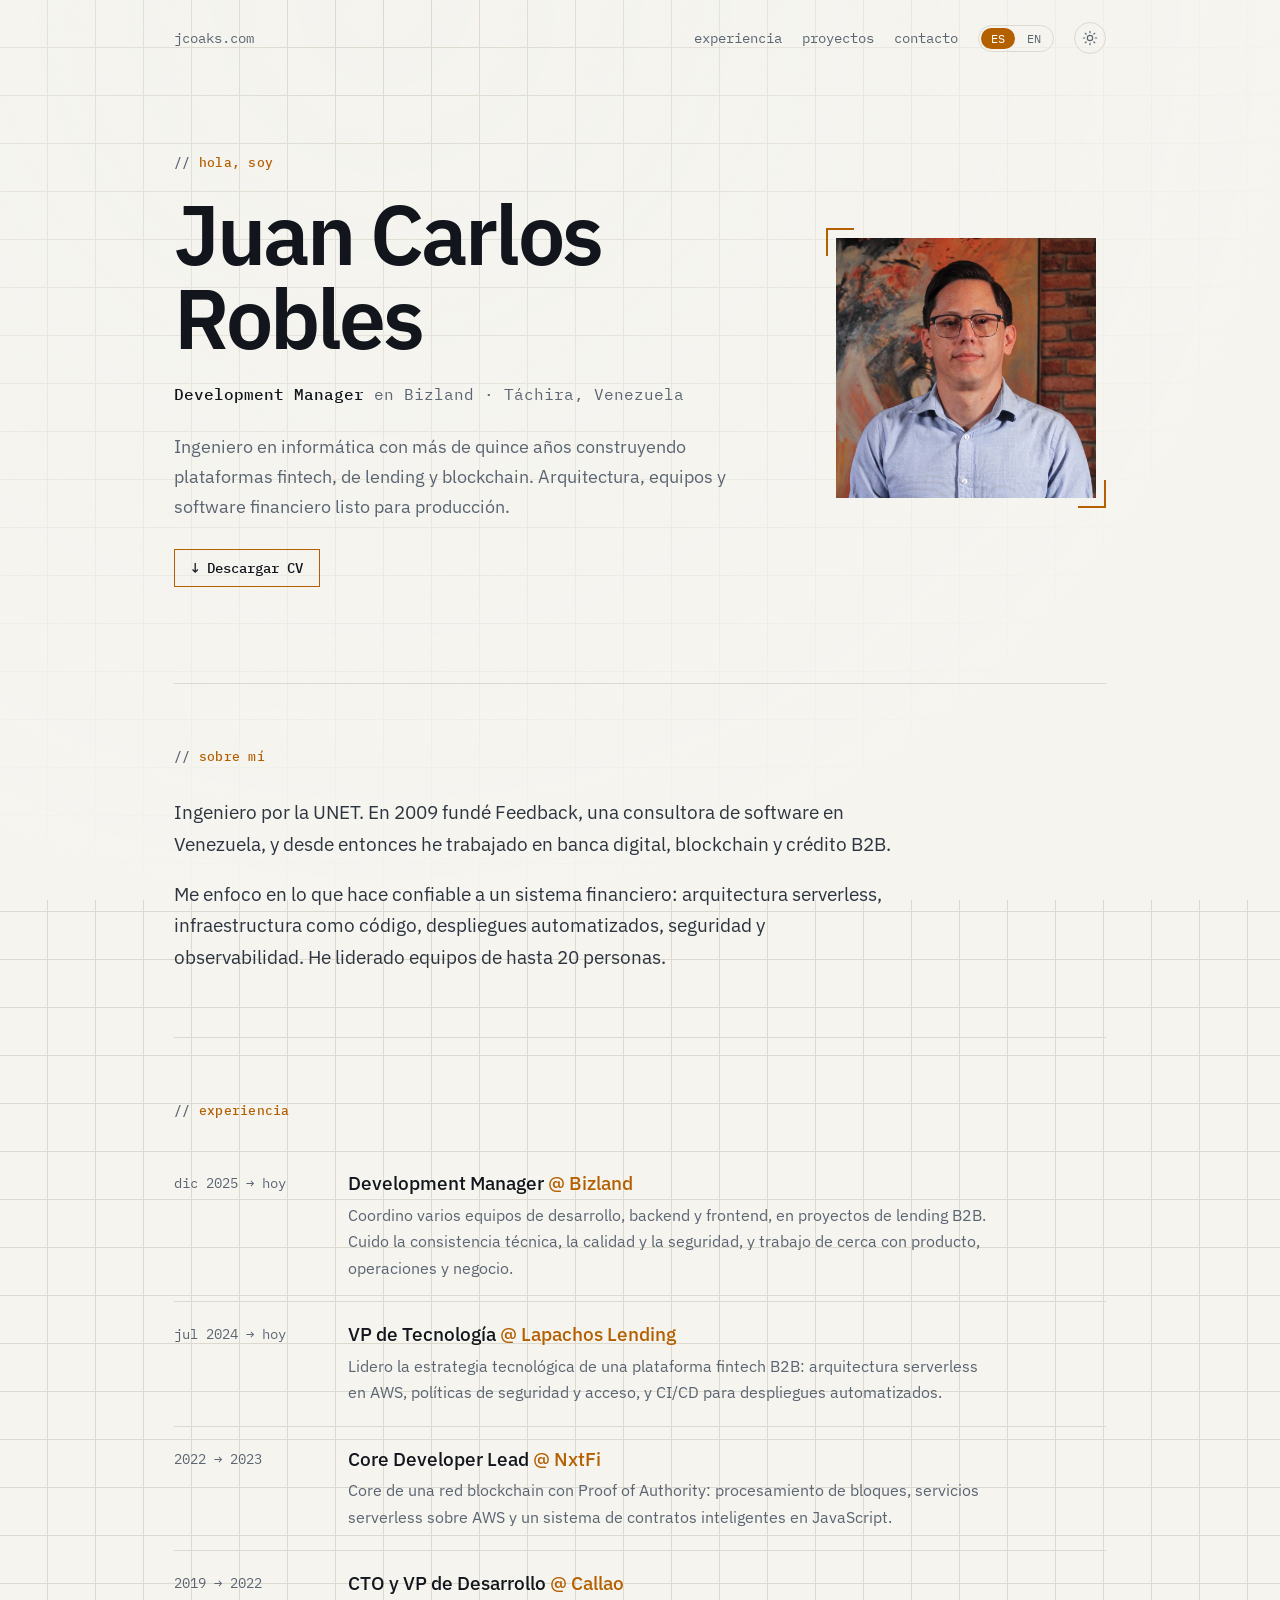
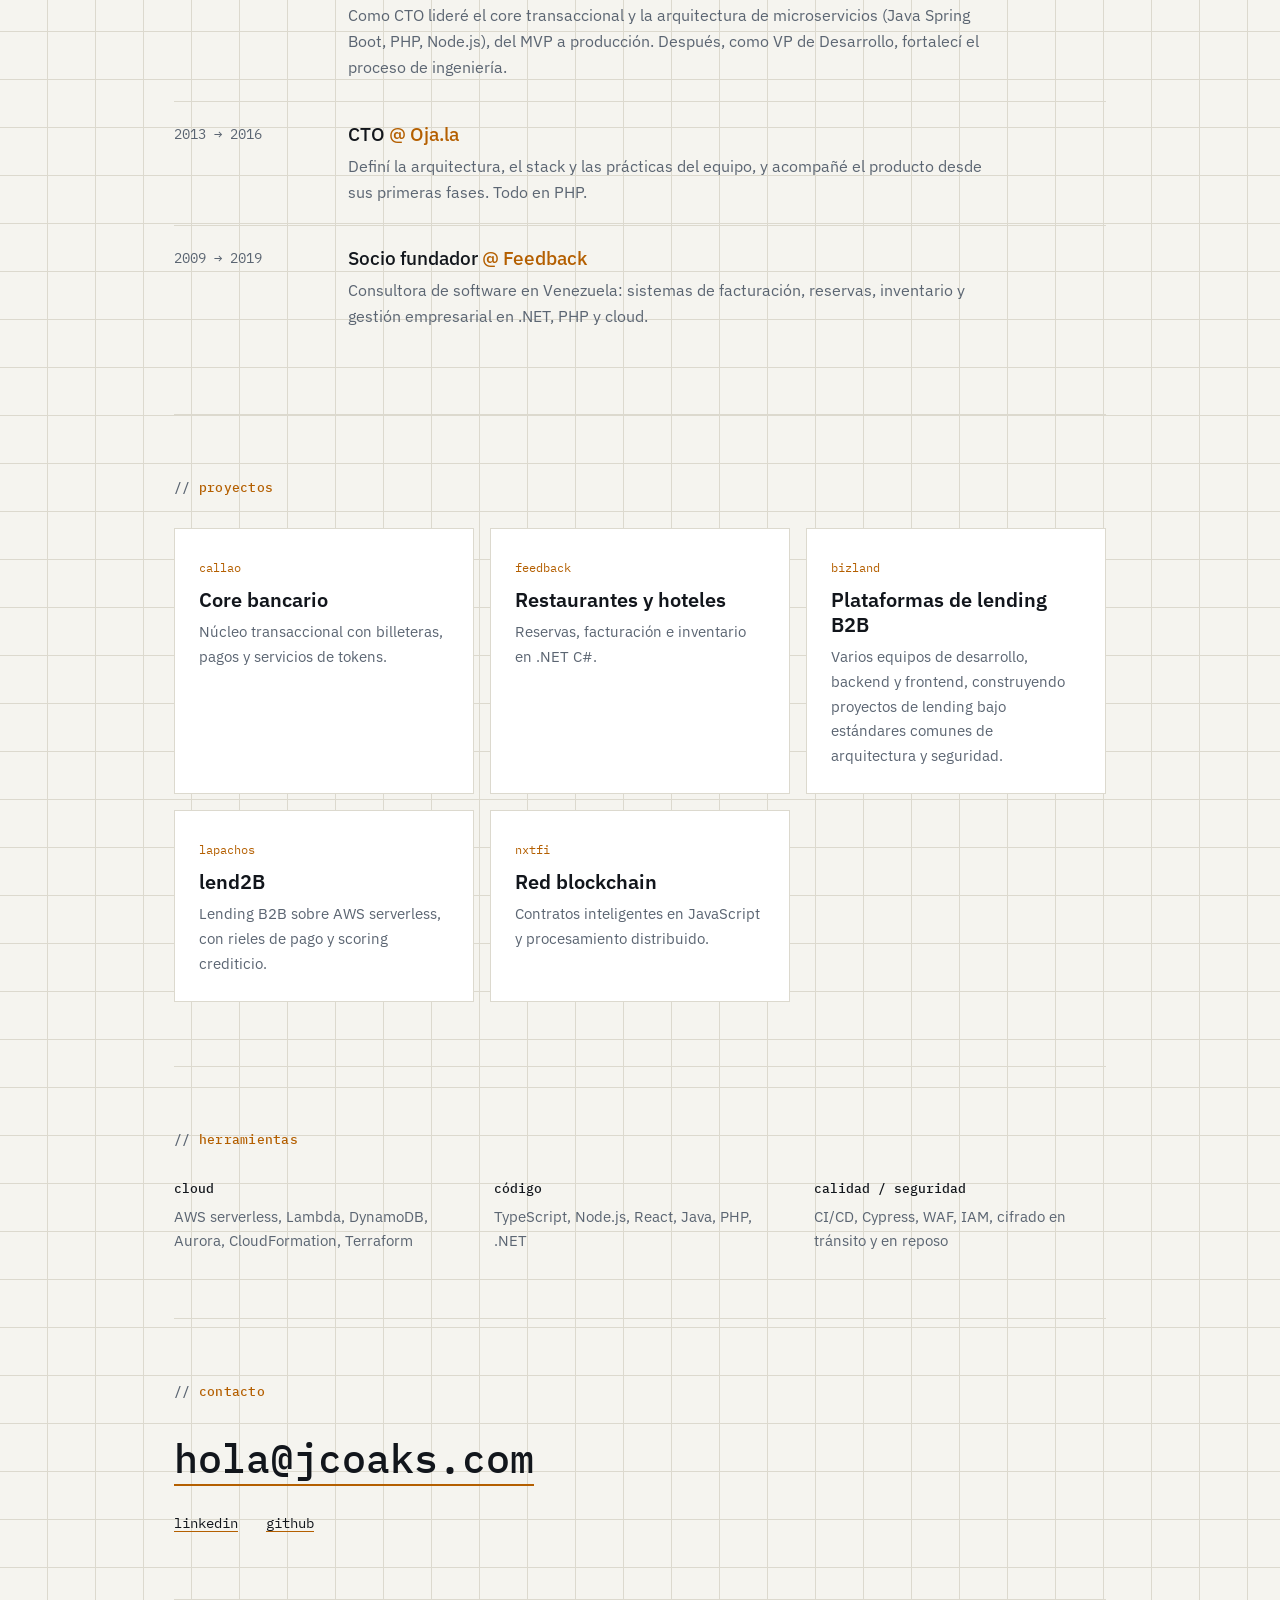
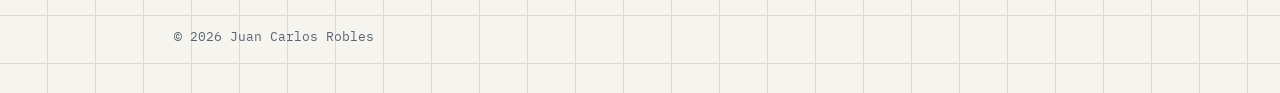
==== public/index.html @ 42cede87 "Despliegue en Cloudflare: sitio en public/ y config de Wrangler Mueve el sitio a public/, agrega wra" ====
<!DOCTYPE html>
<html lang="es" data-theme="dark">
<head>
<meta charset="UTF-8">
<meta name="viewport" content="width=device-width, initial-scale=1">
<title>Juan Carlos Robles · Engineering Leader en Fintech</title>
<meta name="description" content="Development Manager en Bizland. Más de 15 años construyendo plataformas fintech, de lending y blockchain.">
<link rel="canonical" href="https://jcoaks.com/">
<link rel="alternate" hreflang="es" href="https://jcoaks.com/">
<link rel="alternate" hreflang="en" href="https://jcoaks.com/en/">
<link rel="alternate" hreflang="x-default" href="https://jcoaks.com/">
<meta property="og:type" content="website">
<meta property="og:url" content="https://jcoaks.com/">
<meta property="og:title" content="Juan Carlos Robles · Engineering Leader en Fintech">
<meta property="og:description" content="Development Manager en Bizland. Más de 15 años construyendo plataformas fintech, de lending y blockchain.">
<meta property="og:image" content="https://jcoaks.com/assets/juan.jpg">
<meta property="og:locale" content="es_VE">
<meta name="twitter:card" content="summary">
<link rel="icon" href="data:image/svg+xml,<svg xmlns='http://www.w3.org/2000/svg' viewBox='0 0 32 32'><rect width='32' height='32' rx='6' fill='%230d1117'/><text x='16' y='22' font-size='15' text-anchor='middle' font-family='monospace' font-weight='700' fill='%23f2a93b'>jc</text></svg>">
<link rel="preconnect" href="https://fonts.googleapis.com">
<link rel="preconnect" href="https://fonts.gstatic.com" crossorigin>
<link href="https://fonts.googleapis.com/css2?family=IBM+Plex+Mono:wght@400;500&family=IBM+Plex+Sans:wght@400;500;600&display=swap" rel="stylesheet">
<link rel="stylesheet" href="/style.css">
<script src="/site.js"></script>
</head>
<body>
<div class="wrap">
  <header class="top">
    <span>jcoaks.com</span>
    <div class="ctrl">
      <nav><a href="#experience">experiencia</a><a href="#projects">proyectos</a><a href="#contact">contacto</a></nav>
      <div class="lang" role="group" aria-label="Idioma"><a href="/" hreflang="es" lang="es" aria-current="true">ES</a><a href="/en/" hreflang="en" lang="en" >EN</a></div>
      <button id="theme" type="button" aria-label="Cambiar entre tema claro y oscuro" aria-pressed="false">
        <svg class="moon" viewBox="0 0 24 24" aria-hidden="true"><path d="M21 12.8A9 9 0 1 1 11.2 3a7 7 0 0 0 9.8 9.8z"/></svg>
        <svg class="sun" viewBox="0 0 24 24" aria-hidden="true"><circle cx="12" cy="12" r="4"/><path d="M12 2v2M12 20v2M4.9 4.9l1.4 1.4M17.7 17.7l1.4 1.4M2 12h2M20 12h2M4.9 19.1l1.4-1.4M17.7 6.3l1.4-1.4"/></svg>
      </button>
    </div>
  </header>

  <div class="hero">
    <div>
      <span class="label">hola, soy</span>
      <h1>Juan Carlos Robles</h1>
      <p class="role"><b>Development Manager</b> en Bizland · Táchira, Venezuela</p>
      <p class="lead">Ingeniero en informática con más de quince años construyendo plataformas fintech, de lending y blockchain. Arquitectura, equipos y software financiero listo para producción.</p>
      <p class="actions"><button id="cv" class="dl" type="button" data-filename="Juan Carlos Robles - CV">↓ Descargar CV</button></p>
    </div>
    <div class="frame"><img src="/assets/juan.jpg" alt="Retrato de Juan Carlos Robles" width="900" height="900"></div>
  </div>

  <section class="about">
    <span class="label">sobre mí</span>
    <p>Ingeniero por la UNET. En 2009 fundé Feedback, una consultora de software en Venezuela, y desde entonces he trabajado en banca digital, blockchain y crédito B2B.</p>
    <p>Me enfoco en lo que hace confiable a un sistema financiero: arquitectura serverless, infraestructura como código, despliegues automatizados, seguridad y observabilidad. He liderado equipos de hasta 20 personas.</p>
  </section>

  <section id="experience">
    <span class="label">experiencia</span>
    <ul class="log">
      <li><div class="when">dic 2025 → hoy</div><div><h3>Development Manager <span>@ Bizland</span></h3><p>Coordino varios equipos de desarrollo, backend y frontend, en proyectos de lending B2B. Cuido la consistencia técnica, la calidad y la seguridad, y trabajo de cerca con producto, operaciones y negocio.</p></div></li>
      <li><div class="when">jul 2024 → hoy</div><div><h3>VP de Tecnología <span>@ Lapachos Lending</span></h3><p>Lidero la estrategia tecnológica de una plataforma fintech B2B: arquitectura serverless en AWS, políticas de seguridad y acceso, y CI/CD para despliegues automatizados.</p></div></li>
      <li><div class="when">2022 → 2023</div><div><h3>Core Developer Lead <span>@ NxtFi</span></h3><p>Core de una red blockchain con Proof of Authority: procesamiento de bloques, servicios serverless sobre AWS y un sistema de contratos inteligentes en JavaScript.</p></div></li>
      <li><div class="when">2019 → 2022</div><div><h3>CTO y VP de Desarrollo <span>@ Callao</span></h3><p>Como CTO lideré el core transaccional y la arquitectura de microservicios (Java Spring Boot, PHP, Node.js), del MVP a producción. Después, como VP de Desarrollo, fortalecí el proceso de ingeniería.</p></div></li>
      <li><div class="when">2013 → 2016</div><div><h3>CTO <span>@ Oja.la</span></h3><p>Definí la arquitectura, el stack y las prácticas del equipo, y acompañé el producto desde sus primeras fases. Todo en PHP.</p></div></li>
      <li><div class="when">2009 → 2019</div><div><h3>Socio fundador <span>@ Feedback</span></h3><p>Consultora de software en Venezuela: sistemas de facturación, reservas, inventario y gestión empresarial en .NET, PHP y cloud.</p></div></li>
    </ul>
  </section>

  <section id="projects">
    <span class="label">proyectos</span>
    <div class="cards">
      <article class="card"><span class="tag">callao</span><h3>Core bancario</h3><p>Núcleo transaccional con billeteras, pagos y servicios de tokens.</p></article>
      <article class="card"><span class="tag">feedback</span><h3>Restaurantes y hoteles</h3><p>Reservas, facturación e inventario en .NET C#.</p></article>
      <article class="card"><span class="tag">bizland</span><h3>Plataformas de lending B2B</h3><p>Varios equipos de desarrollo, backend y frontend, construyendo proyectos de lending bajo estándares comunes de arquitectura y seguridad.</p></article>
      <article class="card"><span class="tag">lapachos</span><h3>lend2B</h3><p>Lending B2B sobre AWS serverless, con rieles de pago y scoring crediticio.</p></article>
      <article class="card"><span class="tag">nxtfi</span><h3>Red blockchain</h3><p>Contratos inteligentes en JavaScript y procesamiento distribuido.</p></article>
    </div>
  </section>

  <section>
    <span class="label">herramientas</span>
    <div class="stack">
      <div><h3>cloud</h3><p>AWS serverless, Lambda, DynamoDB, Aurora, CloudFormation, Terraform</p></div>
      <div><h3>código</h3><p>TypeScript, Node.js, React, Java, PHP, .NET</p></div>
      <div><h3>calidad / seguridad</h3><p>CI/CD, Cypress, WAF, IAM, cifrado en tránsito y en reposo</p></div>
    </div>
  </section>

  <section class="contact" id="contact">
    <span class="label">contacto</span>
    <a class="mail" href="mailto:hola@jcoaks.com">hola@jcoaks.com</a>
    <ul>
      <li><a href="https://www.linkedin.com/in/jcoaks">linkedin</a></li>
      <li><a href="https://github.com/jcoaks">github</a></li>
    </ul>
  </section>

  <footer>© 2026 Juan Carlos Robles</footer>
</div>
</body>
</html>
---- style.css ----
:root{
  --bg:#0d1117; --panel:#131a23; --ink:#e6e9ee; --soft:#c9cfd8; --mute:#8a94a3; --line:#222c39; --accent:#f2a93b; --on-accent:#0d1117;
  --mono:'IBM Plex Mono',ui-monospace,monospace; --sans:'IBM Plex Sans',system-ui,sans-serif;
  color-scheme:dark;
}
html[data-theme="light"]{
  --bg:#f5f4ef; --panel:#fff; --ink:#12161c; --soft:#2c343f; --mute:#5b6572; --line:#dcd9ce; --accent:#b45f00; --on-accent:#fff;
  color-scheme:light;
}
*{box-sizing:border-box;margin:0}
body{
  background:var(--bg);color:var(--ink);font:400 16px/1.65 var(--sans);-webkit-font-smoothing:antialiased;
  background-image:linear-gradient(var(--line) 1px,transparent 1px),linear-gradient(90deg,var(--line) 1px,transparent 1px);
  background-size:48px 48px;background-position:-1px -1px;
}
body::before{content:"";position:fixed;inset:0;background:radial-gradient(ellipse at 30% 0%,transparent 0,var(--bg) 75%);pointer-events:none}
.wrap{position:relative;max-width:980px;margin:0 auto;padding:0 24px}
a{color:var(--ink);text-decoration-color:var(--accent);text-underline-offset:.22em}
a:hover{color:var(--accent)}
:focus-visible{outline:2px solid var(--accent);outline-offset:3px}
.label{font:500 13px var(--mono);color:var(--accent);letter-spacing:.02em}
.label::before{content:"// ";color:var(--mute)}

header.top{display:flex;justify-content:space-between;align-items:center;padding:22px 0;font:400 14px var(--mono);color:var(--mute)}
.ctrl{display:flex;align-items:center;gap:20px}
.ctrl nav a{color:var(--mute);text-decoration:none;margin-left:20px}
.ctrl nav a:hover{color:var(--accent)}
.lang{display:flex;gap:2px;border:1px solid var(--line);border-radius:999px;padding:2px;font-size:12px}
.lang a{padding:3px 10px;border-radius:999px;text-decoration:none;color:var(--mute)}
.lang a:hover{color:var(--ink)}
.lang a[aria-current="true"]{background:var(--accent);color:var(--on-accent)}
#theme{width:32px;height:32px;display:grid;place-items:center;background:none;border:1px solid var(--line);border-radius:50%;color:var(--mute);cursor:pointer}
#theme:hover{color:var(--accent);border-color:var(--accent)}
#theme svg{width:16px;height:16px;fill:none;stroke:currentColor;stroke-width:1.8;stroke-linecap:round;stroke-linejoin:round}
#theme .sun{display:none}
html[data-theme="light"] #theme .sun{display:block}
html[data-theme="light"] #theme .moon{display:none}

.hero{display:grid;grid-template-columns:1fr 280px;gap:56px;align-items:center;padding:72px 0 96px}
h1{font:600 clamp(44px,7vw,84px)/1 var(--sans);letter-spacing:-.035em;margin:18px 0 24px}
.role{font:400 16px var(--mono);color:var(--mute)}
.role b{color:var(--ink);font-weight:500}
.lead{margin-top:28px;color:var(--mute);font-size:18px;max-width:32em}
.frame{position:relative;padding:10px}
.frame img{display:block;width:100%;height:auto;aspect-ratio:1;object-fit:cover;object-position:50% 25%}
.frame::before,.frame::after{content:"";position:absolute;width:26px;height:26px;border:2px solid var(--accent)}
.frame::before{top:0;left:0;border-right:0;border-bottom:0}
.frame::after{bottom:0;right:0;border-left:0;border-top:0}

section{padding:64px 0;border-top:1px solid var(--line)}
section>.label{display:block;margin-bottom:32px}
.about p{font-size:19px;max-width:38em;color:var(--soft)}
.about p+p{margin-top:1em}

.log{list-style:none;padding:0}
.log li{display:grid;grid-template-columns:150px 1fr;gap:24px;padding:20px 0;border-bottom:1px solid var(--line)}
.log li:last-child{border:0}
.log .when{font:400 14px var(--mono);color:var(--mute);padding-top:3px}
.log h3{font:500 19px/1.3 var(--sans)}
.log h3 span{color:var(--accent)}
.log p{color:var(--mute);margin-top:6px;max-width:40em}

.cards{display:grid;grid-template-columns:repeat(auto-fill,minmax(280px,1fr));gap:16px}
.card{background:var(--panel);border:1px solid var(--line);padding:24px;transition:border-color .2s,transform .2s}
.card:hover{border-color:var(--accent);transform:translateY(-2px)}
.card .tag{font:400 12px var(--mono);color:var(--accent)}
.card h3{font:600 20px/1.25 var(--sans);margin:8px 0}
.card p{color:var(--mute);font-size:15px}

.stack{display:grid;grid-template-columns:repeat(auto-fit,minmax(220px,1fr));gap:28px;font-size:15px}
.stack h3{font:500 13px var(--mono);color:var(--ink);margin-bottom:8px}
.stack p{color:var(--mute)}

.contact .mail{font:500 clamp(22px,4.5vw,40px) var(--mono);text-decoration:none;border-bottom:2px solid var(--accent)}
.contact ul{list-style:none;padding:0;margin-top:28px;display:flex;gap:28px;flex-wrap:wrap;font-family:var(--mono);font-size:14px}
footer{padding:28px 0 48px;color:var(--mute);font:400 13px var(--mono);border-top:1px solid var(--line)}

.actions{margin-top:28px}
.dl{font:500 14px var(--mono);color:var(--ink);background:none;border:1px solid var(--accent);padding:9px 16px;cursor:pointer;transition:background .2s,color .2s}
.dl:hover{background:var(--accent);color:var(--on-accent)}

@media (prefers-reduced-motion:reduce){.card{transition:none}.card:hover{transform:none}}
@media (max-width:760px){
  .hero{grid-template-columns:1fr;padding-top:32px;gap:40px}
  .frame{max-width:260px}
  .log li{grid-template-columns:1fr;gap:2px}
  .ctrl nav{display:none}
  header.top{justify-content:space-between}
}

@media print{
  @page{size:A4;margin:14mm 15mm}
  html,html[data-theme]{--bg:#fff;--panel:#fff;--ink:#111;--soft:#222;--mute:#555;--line:#cfcfcf;--accent:#8a4a00;color-scheme:light}
  body{background:#fff;font-size:10pt;line-height:1.45}
  body::before,header.top,.frame,.actions,.hero .label,footer{display:none}
  a{text-decoration:none;color:inherit}
  .wrap{max-width:none;padding:0}
  .hero{display:block;padding:0 0 8pt}
  h1{font-size:28pt;margin:4pt 0 6pt}
  .lead{font-size:10pt;margin-top:8pt;max-width:none}
  section{padding:12pt 0}
  section>.label{margin-bottom:8pt}
  .about p{font-size:10pt;max-width:none}
  .log li{grid-template-columns:118px 1fr;gap:14pt;padding:6pt 0;break-inside:avoid}
  .log h3{font-size:11pt}
  .log p{max-width:none}
  .card{background:none;border:0;padding:0 0 7pt;break-inside:avoid}
  .card h3{font-size:11pt;margin:1pt 0}
  .stack{grid-template-columns:repeat(3,1fr);gap:14pt}
  #projects{break-inside:avoid}
  .cards{display:grid;grid-template-columns:1fr 1fr;gap:6pt 18pt}
  .contact .mail{font-size:12pt;border:0}
  .contact ul{margin-top:8pt;gap:4pt 18pt}
  .contact ul a::after{content:" · " attr(href)}
}
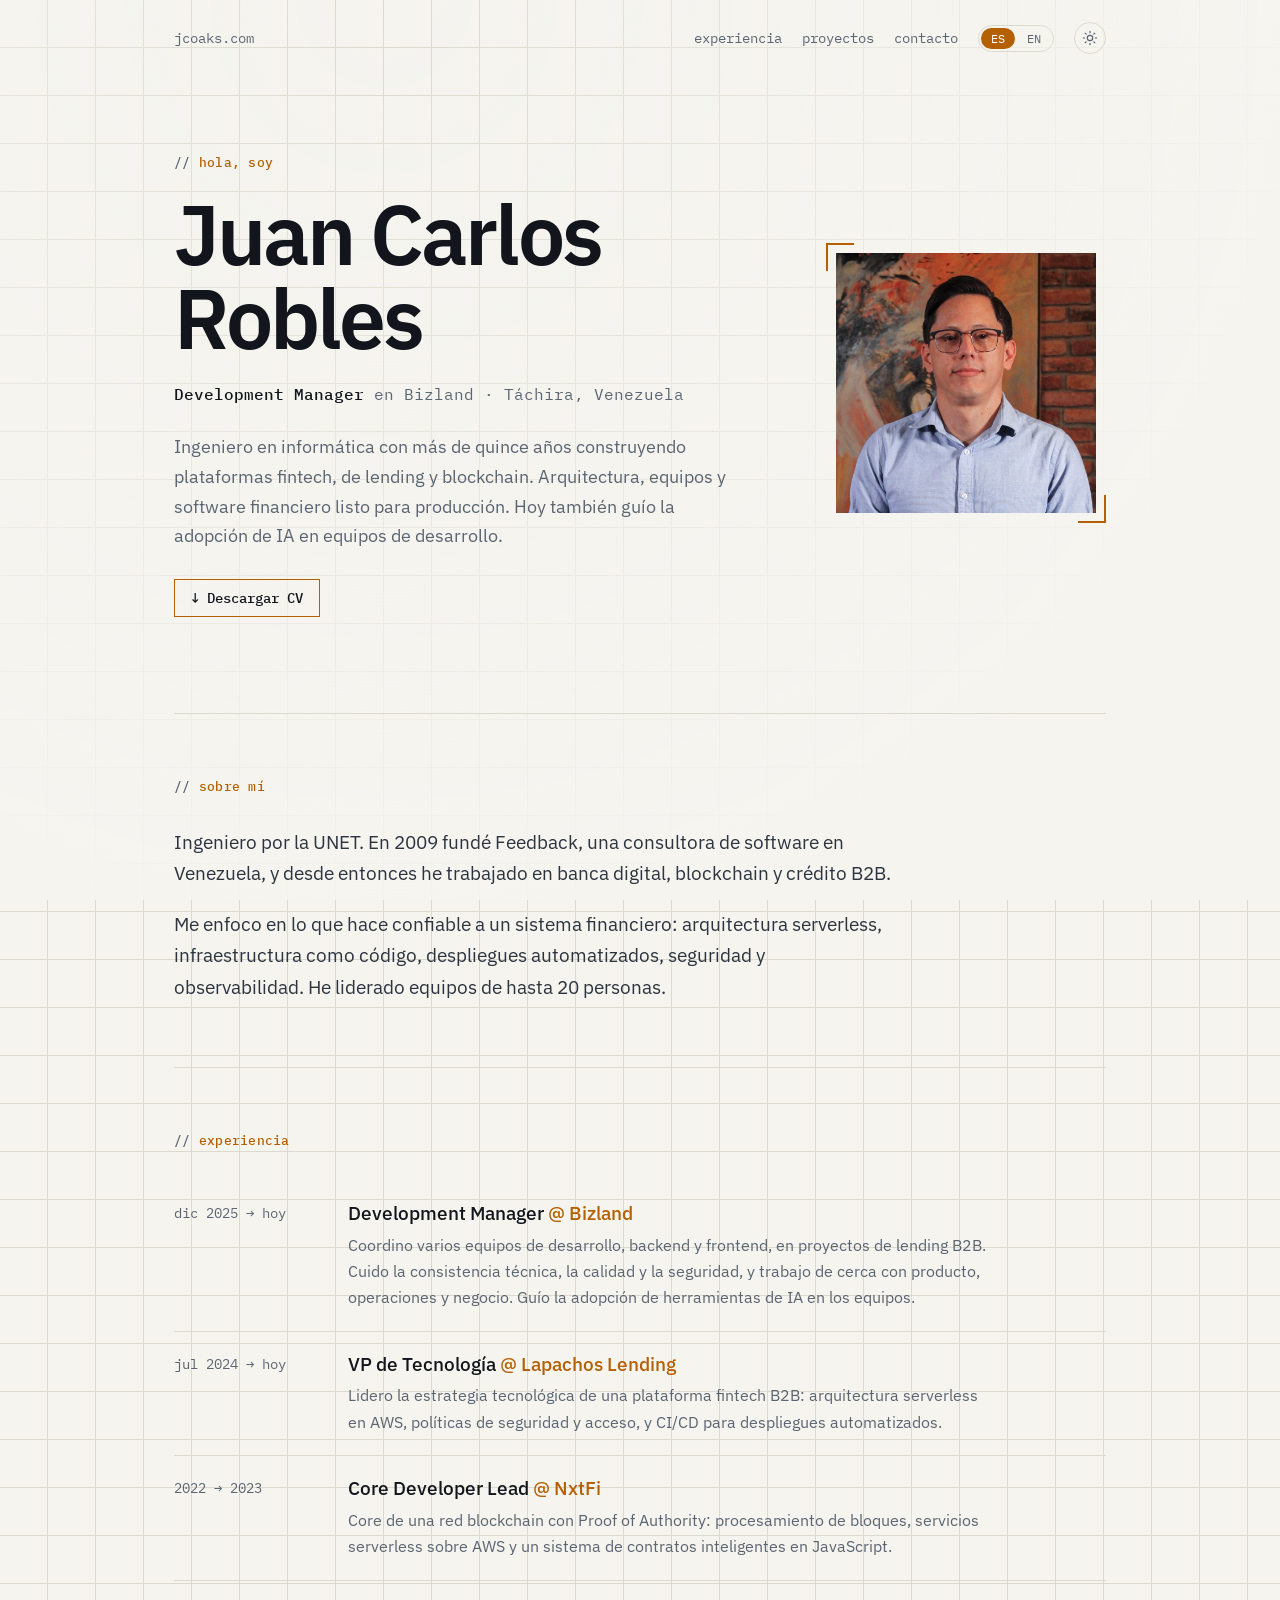
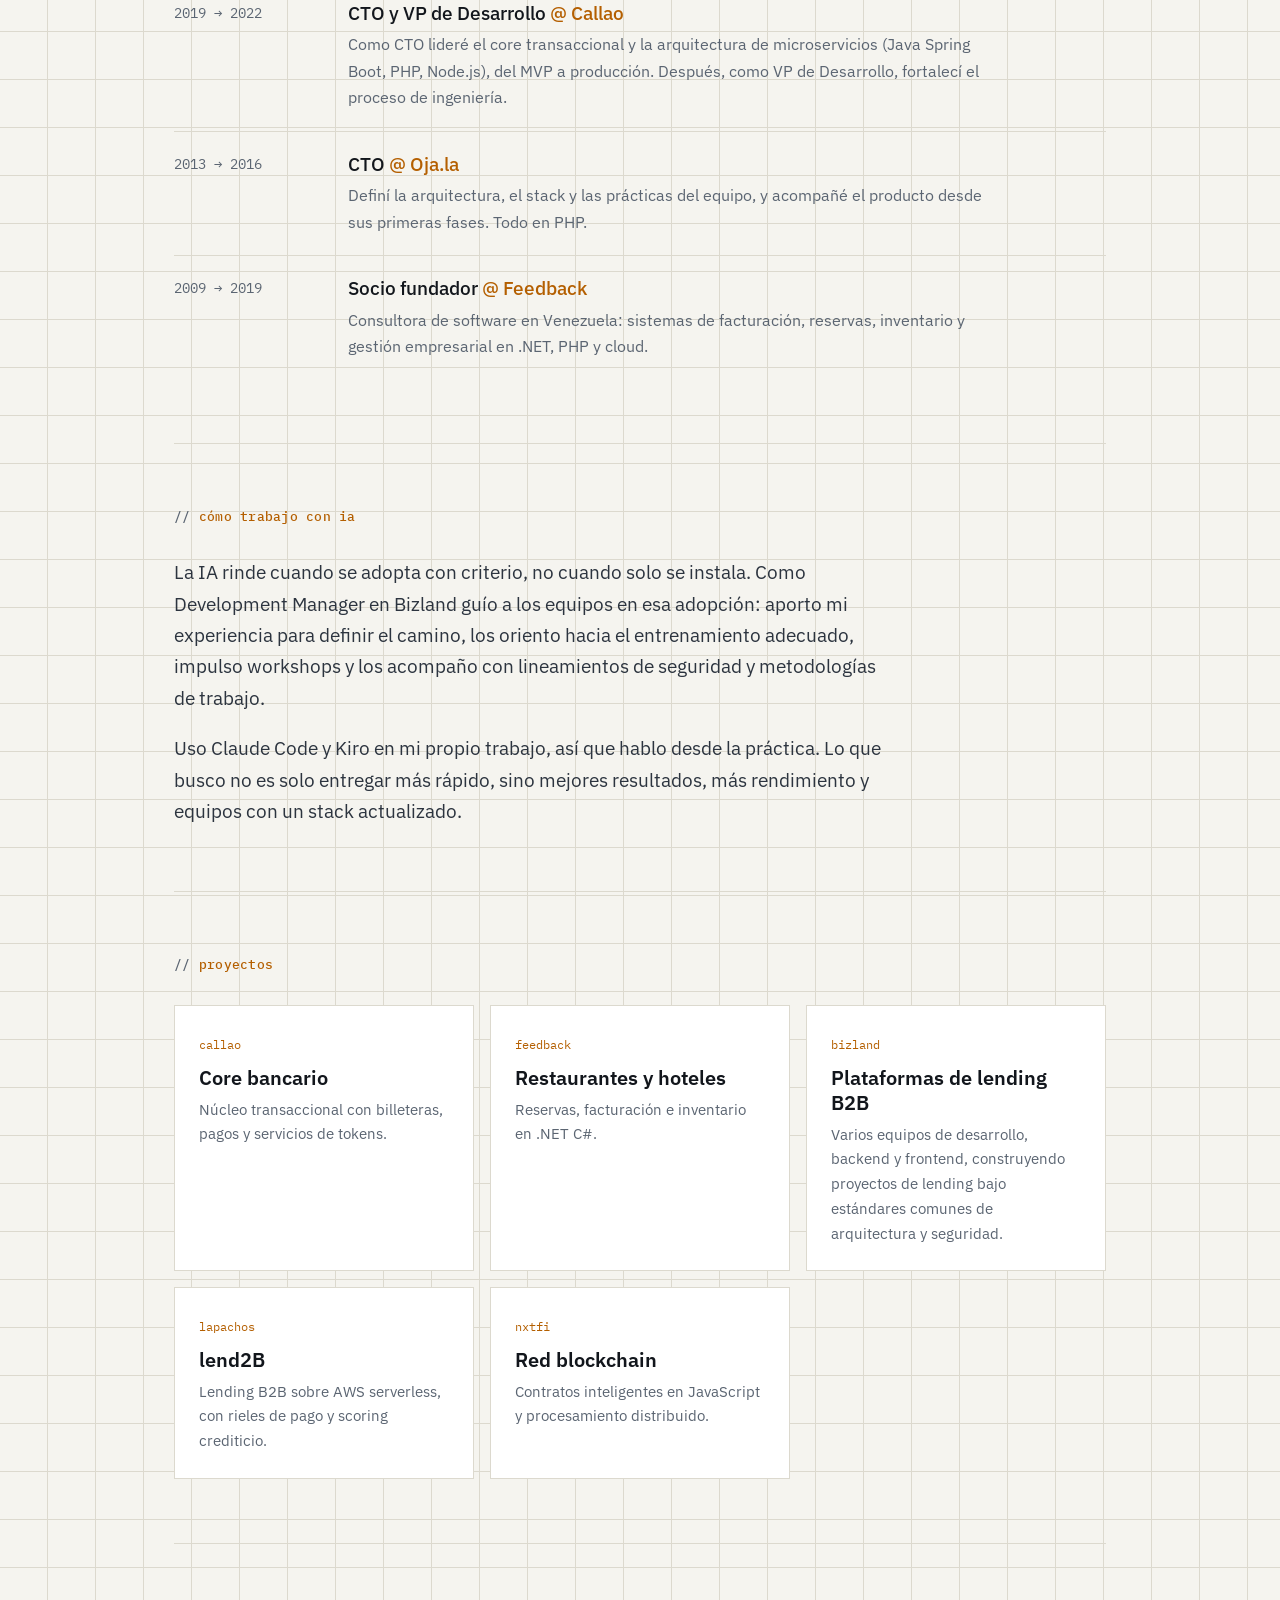
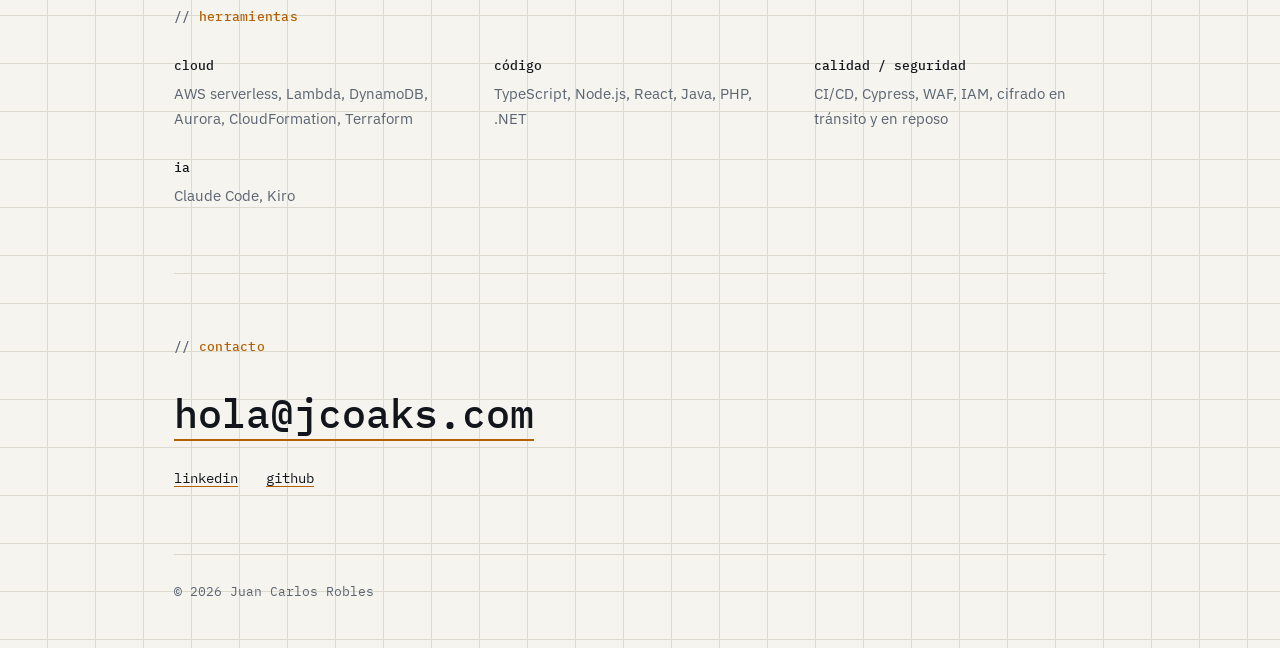
==== commit 7757fe2b: "Agrega sección de IA (ES/EN): adopción de herramientas de IA en equipos Co-Authored-By: Claude Sonne" ====
--- a/public/index.html
+++ b/public/index.html
@@ -42,7 +42,7 @@
       <span class="label">hola, soy</span>
       <h1>Juan Carlos Robles</h1>
       <p class="role"><b>Development Manager</b> en Bizland · Táchira, Venezuela</p>
-      <p class="lead">Ingeniero en informática con más de quince años construyendo plataformas fintech, de lending y blockchain. Arquitectura, equipos y software financiero listo para producción.</p>
+      <p class="lead">Ingeniero en informática con más de quince años construyendo plataformas fintech, de lending y blockchain. Arquitectura, equipos y software financiero listo para producción. Hoy también guío la adopción de IA en equipos de desarrollo.</p>
       <p class="actions"><button id="cv" class="dl" type="button" data-filename="Juan Carlos Robles - CV">↓ Descargar CV</button></p>
     </div>
     <div class="frame"><img src="/assets/juan.jpg" alt="Retrato de Juan Carlos Robles" width="900" height="900"></div>
@@ -57,13 +57,19 @@
   <section id="experience">
     <span class="label">experiencia</span>
     <ul class="log">
-      <li><div class="when">dic 2025 → hoy</div><div><h3>Development Manager <span>@ Bizland</span></h3><p>Coordino varios equipos de desarrollo, backend y frontend, en proyectos de lending B2B. Cuido la consistencia técnica, la calidad y la seguridad, y trabajo de cerca con producto, operaciones y negocio.</p></div></li>
+      <li><div class="when">dic 2025 → hoy</div><div><h3>Development Manager <span>@ Bizland</span></h3><p>Coordino varios equipos de desarrollo, backend y frontend, en proyectos de lending B2B. Cuido la consistencia técnica, la calidad y la seguridad, y trabajo de cerca con producto, operaciones y negocio. Guío la adopción de herramientas de IA en los equipos.</p></div></li>
       <li><div class="when">jul 2024 → hoy</div><div><h3>VP de Tecnología <span>@ Lapachos Lending</span></h3><p>Lidero la estrategia tecnológica de una plataforma fintech B2B: arquitectura serverless en AWS, políticas de seguridad y acceso, y CI/CD para despliegues automatizados.</p></div></li>
       <li><div class="when">2022 → 2023</div><div><h3>Core Developer Lead <span>@ NxtFi</span></h3><p>Core de una red blockchain con Proof of Authority: procesamiento de bloques, servicios serverless sobre AWS y un sistema de contratos inteligentes en JavaScript.</p></div></li>
       <li><div class="when">2019 → 2022</div><div><h3>CTO y VP de Desarrollo <span>@ Callao</span></h3><p>Como CTO lideré el core transaccional y la arquitectura de microservicios (Java Spring Boot, PHP, Node.js), del MVP a producción. Después, como VP de Desarrollo, fortalecí el proceso de ingeniería.</p></div></li>
       <li><div class="when">2013 → 2016</div><div><h3>CTO <span>@ Oja.la</span></h3><p>Definí la arquitectura, el stack y las prácticas del equipo, y acompañé el producto desde sus primeras fases. Todo en PHP.</p></div></li>
       <li><div class="when">2009 → 2019</div><div><h3>Socio fundador <span>@ Feedback</span></h3><p>Consultora de software en Venezuela: sistemas de facturación, reservas, inventario y gestión empresarial en .NET, PHP y cloud.</p></div></li>
     </ul>
+  </section>
+
+  <section class="about" id="ia">
+    <span class="label">cómo trabajo con ia</span>
+    <p>La IA rinde cuando se adopta con criterio, no cuando solo se instala. Como Development Manager en Bizland guío a los equipos en esa adopción: aporto mi experiencia para definir el camino, los oriento hacia el entrenamiento adecuado, impulso workshops y los acompaño con lineamientos de seguridad y metodologías de trabajo.</p>
+    <p>Uso Claude Code y Kiro en mi propio trabajo, así que hablo desde la práctica. Lo que busco no es solo entregar más rápido, sino mejores resultados, más rendimiento y equipos con un stack actualizado.</p>
   </section>
 
   <section id="projects">
@@ -83,6 +89,7 @@
       <div><h3>cloud</h3><p>AWS serverless, Lambda, DynamoDB, Aurora, CloudFormation, Terraform</p></div>
       <div><h3>código</h3><p>TypeScript, Node.js, React, Java, PHP, .NET</p></div>
       <div><h3>calidad / seguridad</h3><p>CI/CD, Cypress, WAF, IAM, cifrado en tránsito y en reposo</p></div>
+      <div><h3>ia</h3><p>Claude Code, Kiro</p></div>
     </div>
   </section>
 
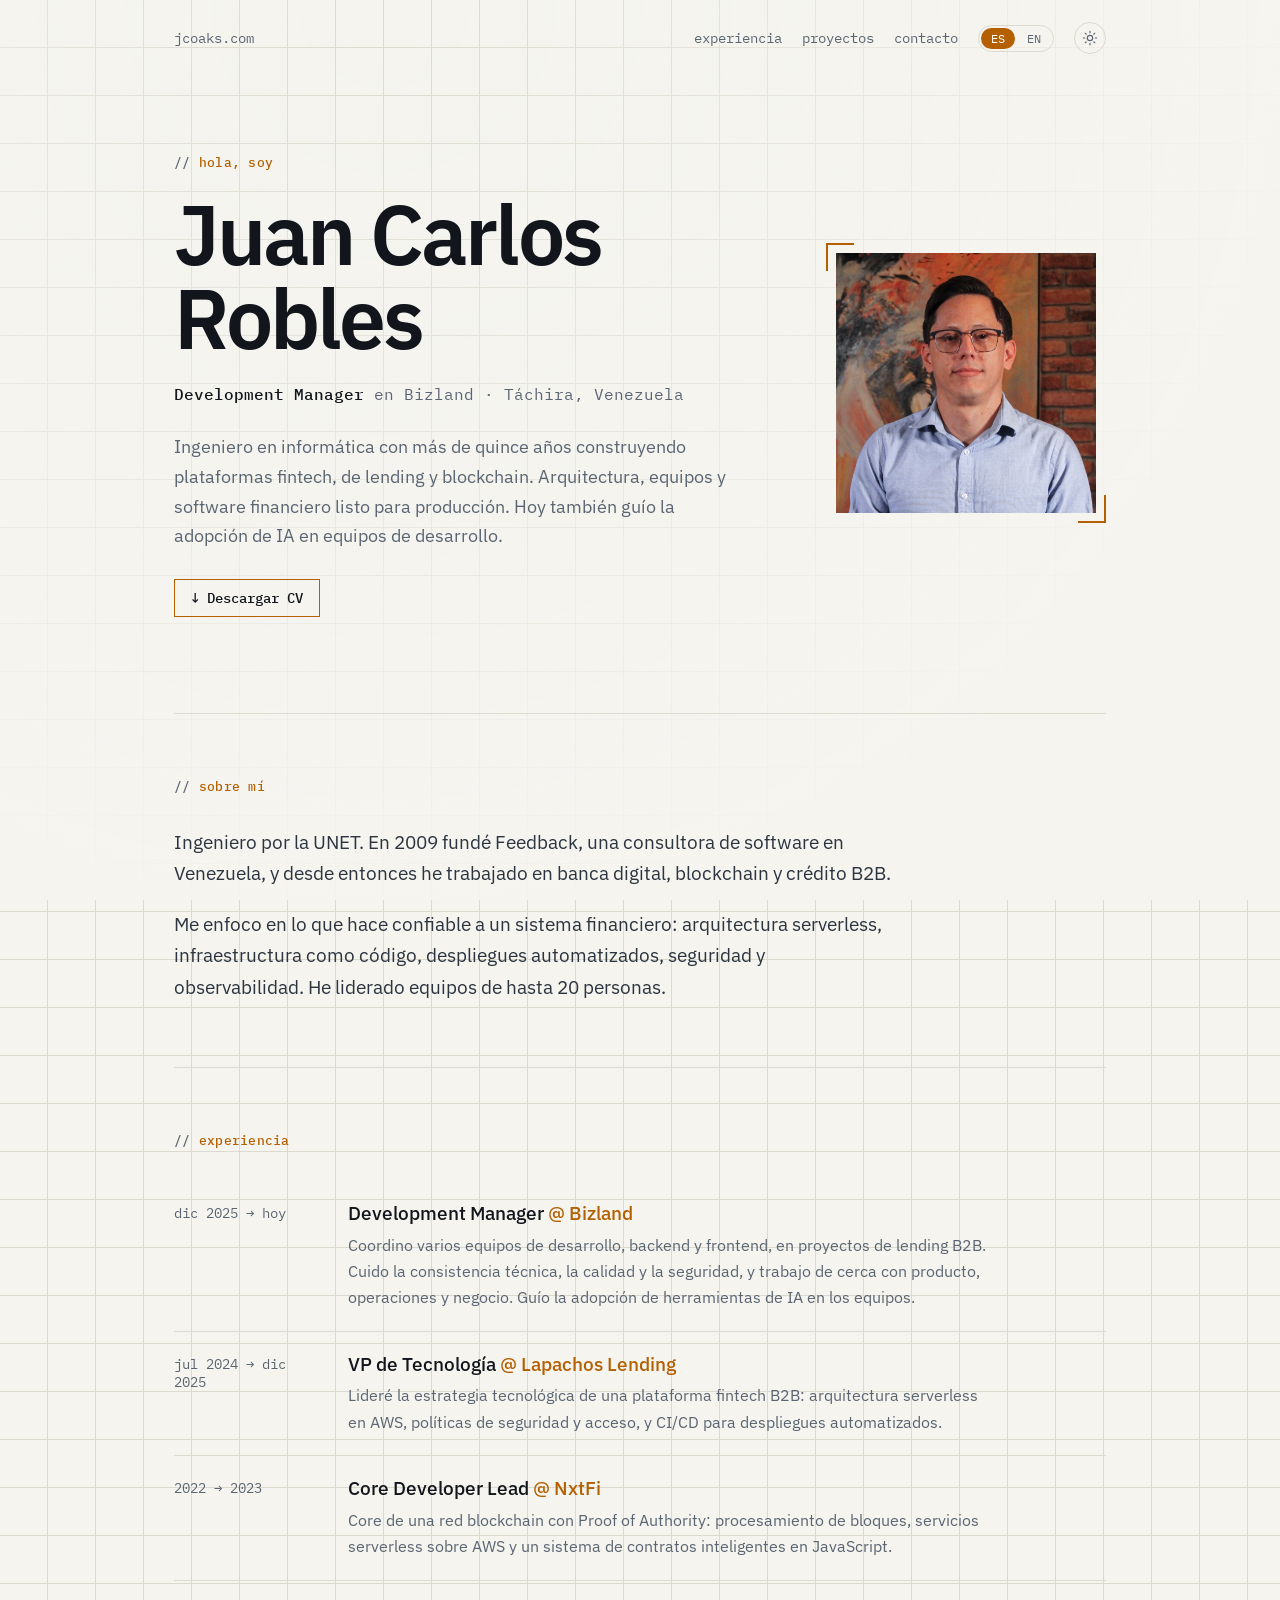
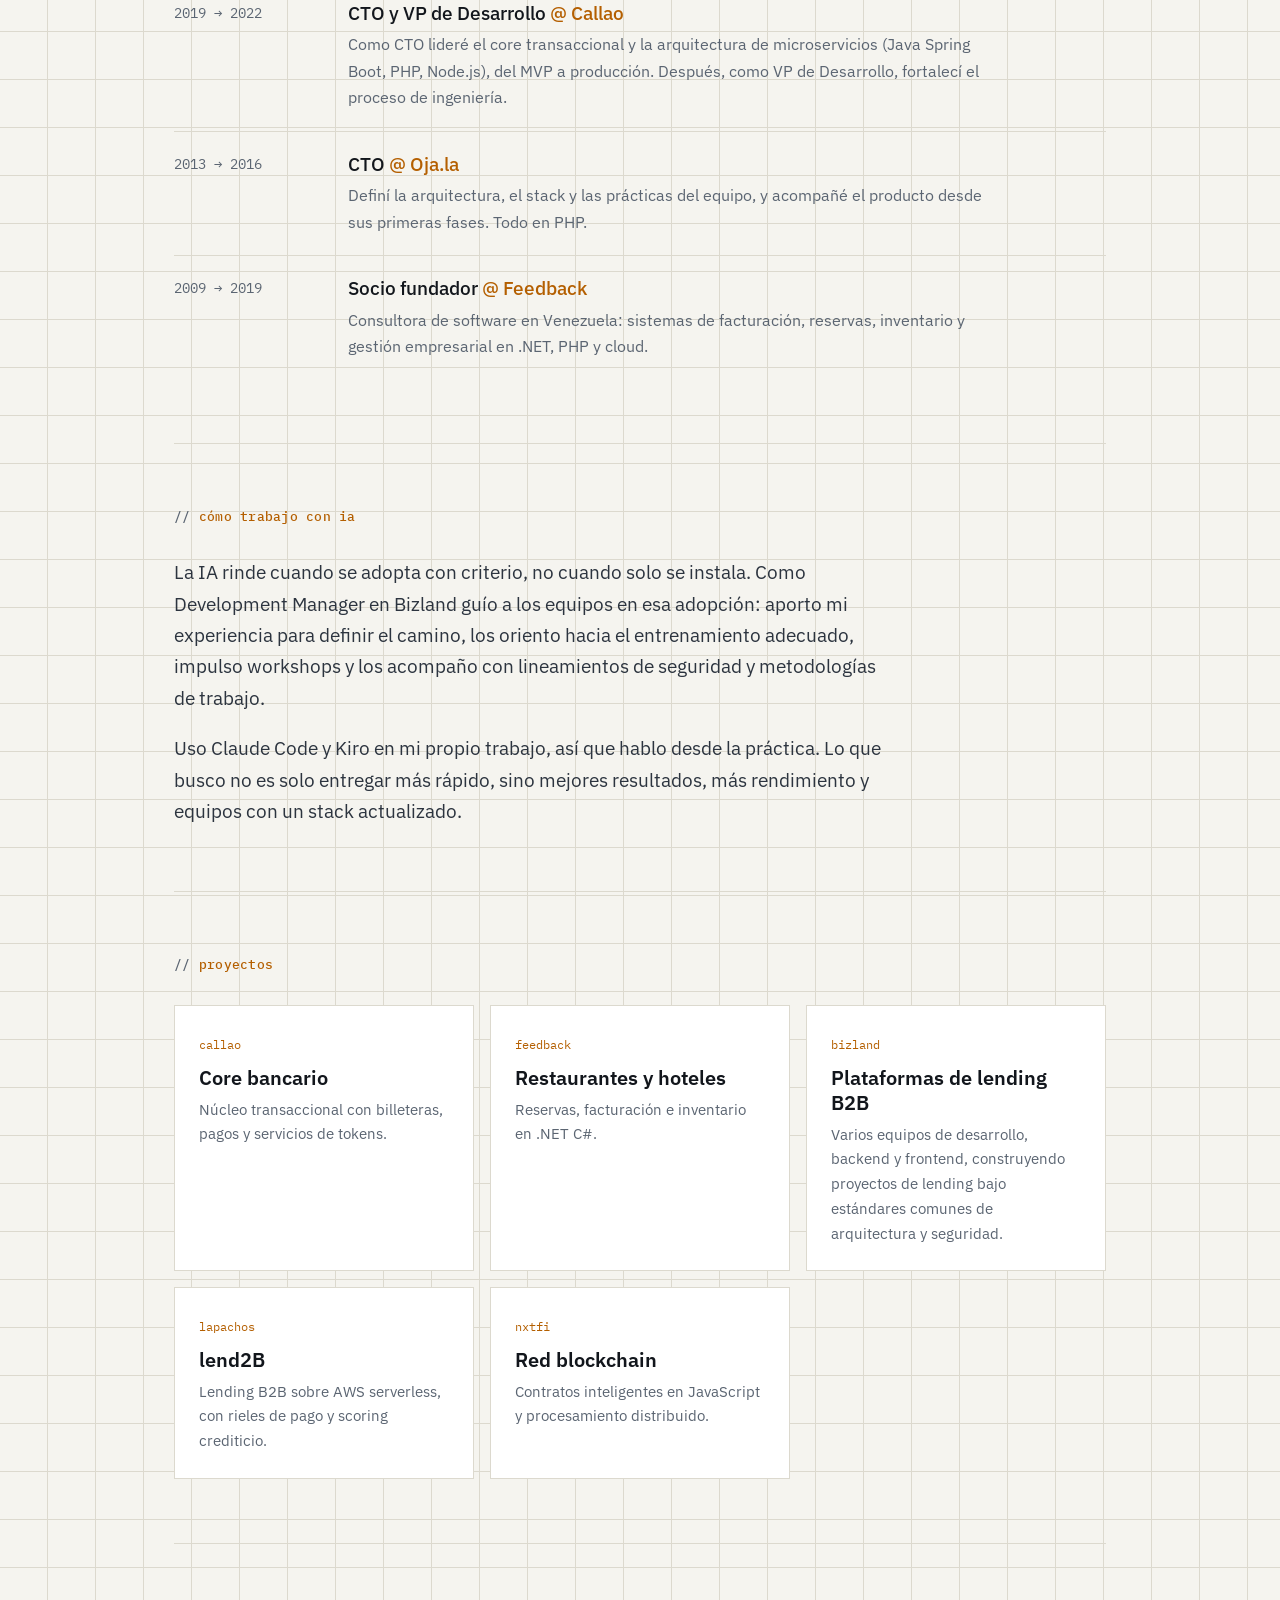
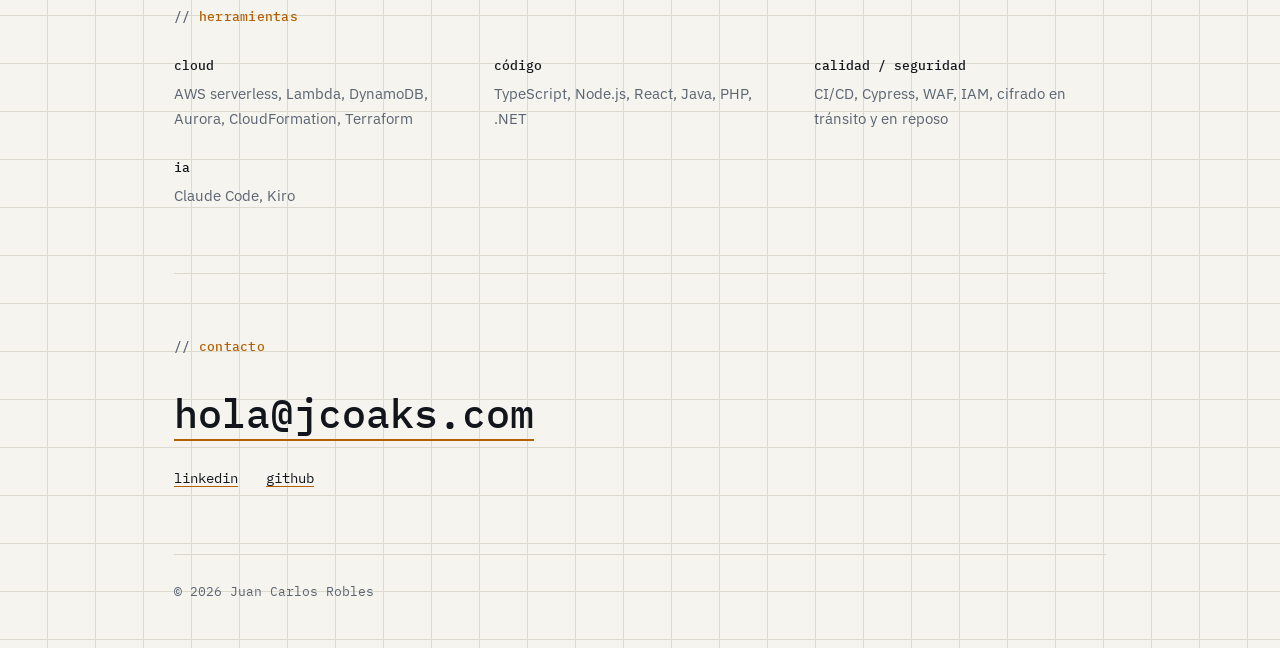
==== commit 45c8acdf: "Lapachos Lending: VP de Tecnología termina en dic 2025 Co-Authored-By: Claude Sonnet 5.5 <noreply@an" ====
--- a/public/index.html
+++ b/public/index.html
@@ -58,7 +58,7 @@
     <span class="label">experiencia</span>
     <ul class="log">
       <li><div class="when">dic 2025 → hoy</div><div><h3>Development Manager <span>@ Bizland</span></h3><p>Coordino varios equipos de desarrollo, backend y frontend, en proyectos de lending B2B. Cuido la consistencia técnica, la calidad y la seguridad, y trabajo de cerca con producto, operaciones y negocio. Guío la adopción de herramientas de IA en los equipos.</p></div></li>
-      <li><div class="when">jul 2024 → hoy</div><div><h3>VP de Tecnología <span>@ Lapachos Lending</span></h3><p>Lidero la estrategia tecnológica de una plataforma fintech B2B: arquitectura serverless en AWS, políticas de seguridad y acceso, y CI/CD para despliegues automatizados.</p></div></li>
+      <li><div class="when">jul 2024 → dic 2025</div><div><h3>VP de Tecnología <span>@ Lapachos Lending</span></h3><p>Lideré la estrategia tecnológica de una plataforma fintech B2B: arquitectura serverless en AWS, políticas de seguridad y acceso, y CI/CD para despliegues automatizados.</p></div></li>
       <li><div class="when">2022 → 2023</div><div><h3>Core Developer Lead <span>@ NxtFi</span></h3><p>Core de una red blockchain con Proof of Authority: procesamiento de bloques, servicios serverless sobre AWS y un sistema de contratos inteligentes en JavaScript.</p></div></li>
       <li><div class="when">2019 → 2022</div><div><h3>CTO y VP de Desarrollo <span>@ Callao</span></h3><p>Como CTO lideré el core transaccional y la arquitectura de microservicios (Java Spring Boot, PHP, Node.js), del MVP a producción. Después, como VP de Desarrollo, fortalecí el proceso de ingeniería.</p></div></li>
       <li><div class="when">2013 → 2016</div><div><h3>CTO <span>@ Oja.la</span></h3><p>Definí la arquitectura, el stack y las prácticas del equipo, y acompañé el producto desde sus primeras fases. Todo en PHP.</p></div></li>
